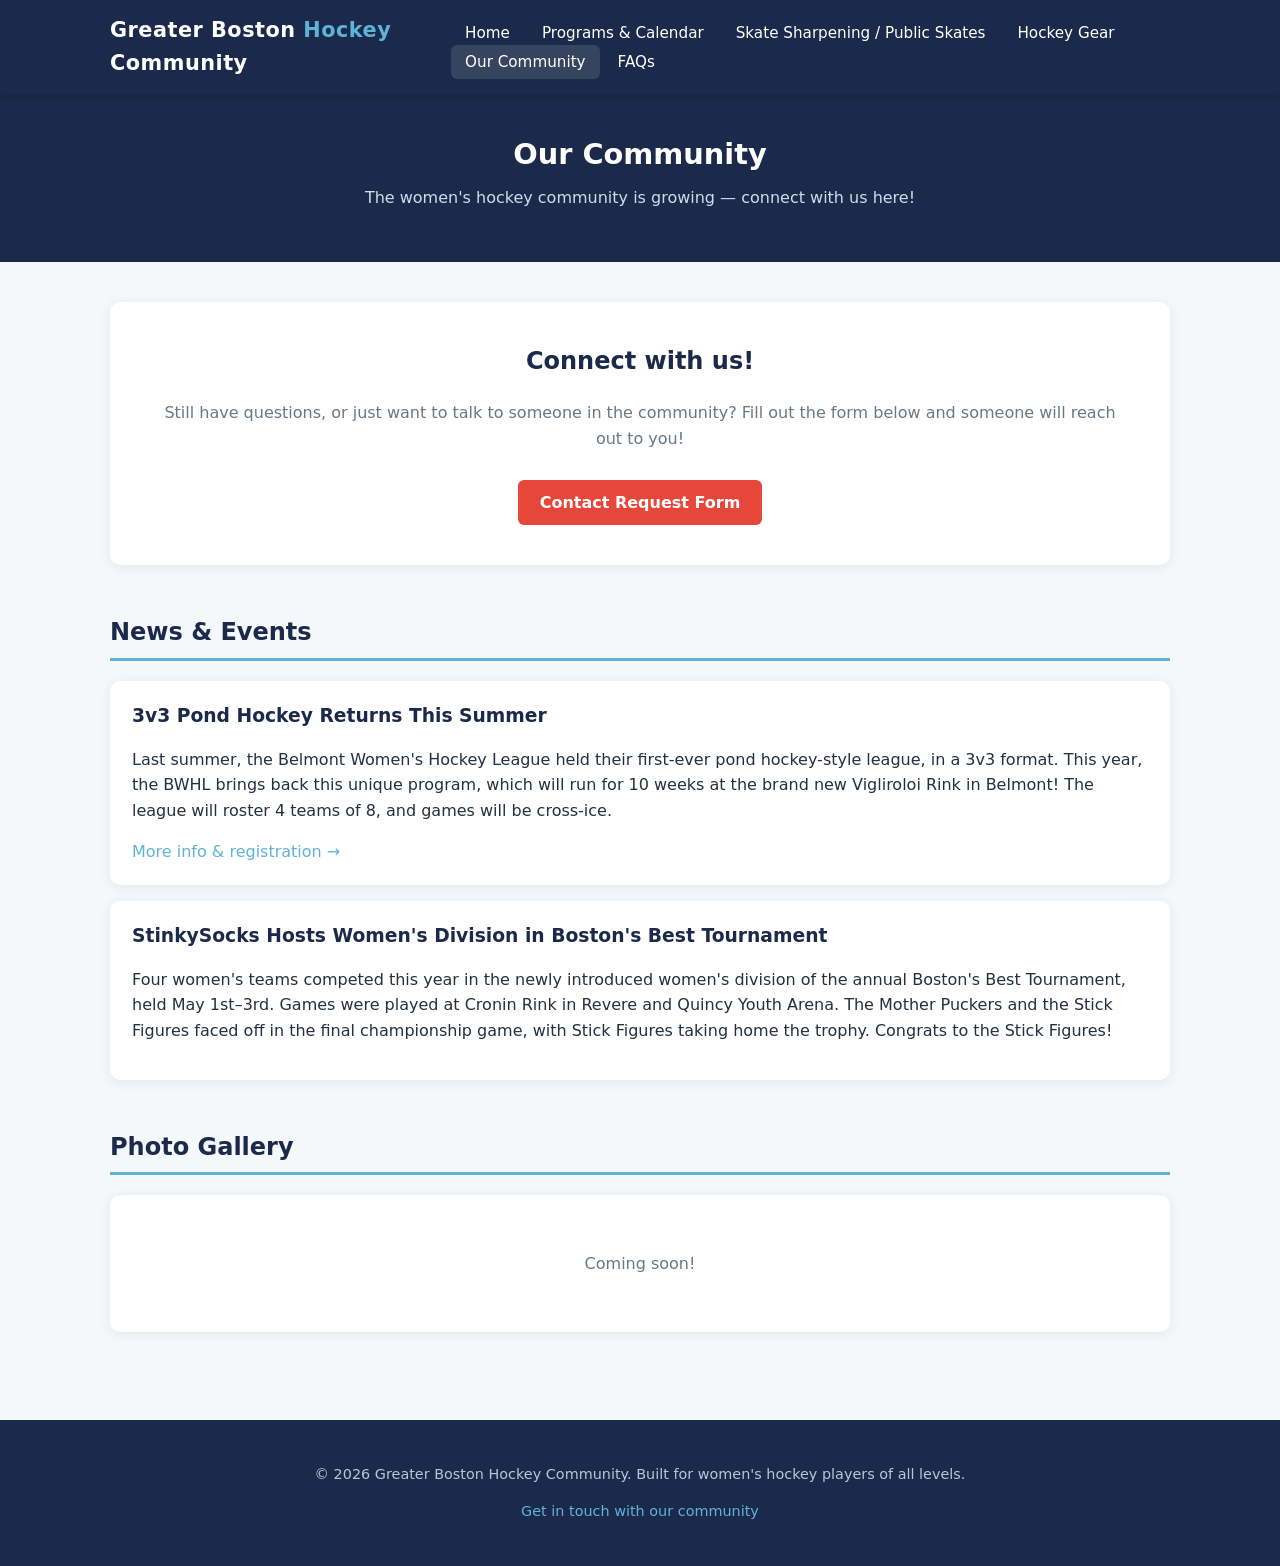
==== community.html @ 3fd92d48 "Add files via upload" ====
<!DOCTYPE html>
<html lang="en">
<head>
  <meta charset="UTF-8" />
  <meta name="viewport" content="width=device-width, initial-scale=1.0" />
  <title>Our Community | Greater Boston Hockey Community</title>
  <link rel="stylesheet" href="css/style.css" />
</head>
<body>

  <div class="page-header">
    <h1>Our Community</h1>
    <p>The women's hockey community is growing — connect with us here!</p>
  </div>

  <main>
    <div class="section coming-soon">
      <h2>Connect with us!</h2>
      <p>Still have questions, or just want to talk to someone in the community? Fill out the form below and someone will reach out to you!</p>
      <div class="cta-row">
        <a class="btn btn-accent" href="https://forms.gle/emENYDkDmKcyAKp9A" target="_blank" rel="noopener">Contact Request Form</a>
      </div>
    </div>

    <div class="section">
      <h2 style="color:#1b2a4a; border-bottom:3px solid #5fb3d9; padding-bottom:6px;">News &amp; Events</h2>

      <div class="news-item">
        <h3>3v3 Pond Hockey Returns This Summer</h3>
        <p>Last summer, the Belmont Women's Hockey League held their first-ever pond hockey-style league, in a 3v3 format. This year, the BWHL brings back this unique program, which will run for 10 weeks at the brand new Vigliroloi Rink in Belmont! The league will roster 4 teams of 8, and games will be cross-ice.</p>
        <a href="https://www.belmontwomenshockey.com/programs" target="_blank" rel="noopener">More info &amp; registration →</a>
      </div>

      <div class="news-item">
        <h3>StinkySocks Hosts Women's Division in Boston's Best Tournament</h3>
        <p>Four women's teams competed this year in the newly introduced women's division of the annual Boston's Best Tournament, held May 1st–3rd. Games were played at Cronin Rink in Revere and Quincy Youth Arena. The Mother Puckers and the Stick Figures faced off in the final championship game, with Stick Figures taking home the trophy. Congrats to the Stick Figures!</p>
      </div>
    </div>

    <div class="section">
      <h2 style="color:#1b2a4a; border-bottom:3px solid #5fb3d9; padding-bottom:6px;">Photo Gallery</h2>
      <div class="coming-soon">
        <p>Coming soon!</p>
      </div>
    </div>
  </main>

  <script src="js/layout.js"></script>
</body>
</html>
---- css/style.css ----
:root {
  --navy: #1b2a4a;
  --ice-blue: #5fb3d9;
  --light-bg: #f4f8fb;
  --accent: #e6473a;
  --text: #25303f;
  --muted: #6b7785;
  --white: #ffffff;
  --radius: 10px;
  --shadow: 0 2px 12px rgba(27, 42, 74, 0.08);
  --max-width: 1100px;
}

* { box-sizing: border-box; }

html { scroll-behavior: smooth; }

body {
  margin: 0;
  font-family: 'Segoe UI', system-ui, -apple-system, Roboto, Helvetica, Arial, sans-serif;
  color: var(--text);
  background: var(--light-bg);
  line-height: 1.6;
}

a { color: var(--ice-blue); text-decoration: none; }
a:hover { text-decoration: underline; }

img { max-width: 100%; display: block; border-radius: var(--radius); }

/* Header */
header.site-header {
  background: var(--navy);
  color: var(--white);
  position: sticky;
  top: 0;
  z-index: 100;
  box-shadow: 0 2px 8px rgba(0,0,0,0.15);
}

.header-inner {
  max-width: var(--max-width);
  margin: 0 auto;
  display: flex;
  align-items: center;
  justify-content: space-between;
  padding: 14px 20px;
}

.site-title {
  font-size: 1.3rem;
  font-weight: 700;
  color: var(--white);
  letter-spacing: 0.5px;
}
.site-title span { color: var(--ice-blue); }

nav.main-nav ul {
  display: flex;
  flex-wrap: wrap;
  list-style: none;
  margin: 0;
  padding: 0;
  gap: 4px;
}

nav.main-nav a {
  color: var(--white);
  padding: 8px 14px;
  border-radius: 6px;
  font-size: 0.95rem;
  font-weight: 500;
  white-space: nowrap;
}

nav.main-nav a:hover,
nav.main-nav a.active {
  background: rgba(255,255,255,0.12);
  text-decoration: none;
}

.nav-toggle {
  display: none;
  background: none;
  border: none;
  color: var(--white);
  font-size: 1.6rem;
  cursor: pointer;
}

@media (max-width: 800px) {
  .nav-toggle { display: block; }
  nav.main-nav {
    display: none;
    width: 100%;
  }
  nav.main-nav.open { display: block; }
  nav.main-nav ul { flex-direction: column; }
  .header-inner { flex-wrap: wrap; }
}

/* Hero */
.hero {
  background: linear-gradient(135deg, var(--navy) 0%, #2c4570 100%);
  color: var(--white);
  padding: 60px 20px;
  text-align: center;
}
.hero h1 {
  font-size: 2.2rem;
  margin: 0 0 14px;
}
.hero p {
  max-width: 700px;
  margin: 0 auto;
  font-size: 1.1rem;
  color: #dbe6f3;
}

/* Page header (non-home pages) */
.page-header {
  background: var(--navy);
  color: var(--white);
  padding: 36px 20px;
  text-align: center;
}
.page-header h1 { margin: 0; font-size: 1.8rem; }
.page-header p { color: #cfdcec; margin-top: 8px; }

/* Layout containers */
main {
  max-width: var(--max-width);
  margin: 0 auto;
  padding: 40px 20px;
}

.section {
  margin-bottom: 48px;
}

/* Card grid */
.card-grid {
  display: grid;
  grid-template-columns: repeat(auto-fit, minmax(260px, 1fr));
  gap: 24px;
  margin-top: 24px;
}

.card {
  background: var(--white);
  border-radius: var(--radius);
  box-shadow: var(--shadow);
  overflow: hidden;
  display: flex;
  flex-direction: column;
}

.card img {
  width: 100%;
  height: 180px;
  object-fit: cover;
  border-radius: 0;
}

.card-body {
  padding: 20px;
  flex: 1;
  display: flex;
  flex-direction: column;
}

.card-body h3 {
  margin: 0 0 8px;
  color: var(--navy);
}

.card-body p {
  color: var(--muted);
  flex: 1;
}

.btn {
  display: inline-block;
  background: var(--ice-blue);
  color: var(--white);
  padding: 10px 22px;
  border-radius: 6px;
  font-weight: 600;
  margin-top: 12px;
  align-self: flex-start;
  transition: background 0.15s ease;
}
.btn:hover {
  background: #4a9bc2;
  text-decoration: none;
}
.btn-accent { background: var(--accent); }
.btn-accent:hover { background: #c8392f; }

/* Program list */
.category-block {
  margin-bottom: 36px;
}
.category-block h2 {
  color: var(--navy);
  border-bottom: 3px solid var(--ice-blue);
  padding-bottom: 6px;
  margin-bottom: 16px;
}

.program {
  background: var(--white);
  border-radius: var(--radius);
  box-shadow: var(--shadow);
  padding: 18px 22px;
  margin-bottom: 14px;
}
.program h3 {
  margin: 0 0 6px;
  color: var(--navy);
  font-size: 1.1rem;
}
.program .meta {
  color: var(--muted);
  font-size: 0.92rem;
  margin: 2px 0;
}
.program .links a {
  margin-right: 14px;
  font-weight: 600;
}

/* Filter bar */
.filter-bar {
  display: flex;
  flex-wrap: wrap;
  gap: 8px;
  margin-bottom: 24px;
}
.filter-bar button {
  background: var(--white);
  border: 1px solid #d6e0ea;
  border-radius: 20px;
  padding: 8px 18px;
  font-size: 0.9rem;
  cursor: pointer;
  color: var(--navy);
  font-weight: 600;
  transition: all 0.15s ease;
}
.filter-bar button:hover,
.filter-bar button.active {
  background: var(--navy);
  color: var(--white);
  border-color: var(--navy);
}

/* FAQ accordion */
.faq-item {
  background: var(--white);
  border-radius: var(--radius);
  box-shadow: var(--shadow);
  margin-bottom: 12px;
  overflow: hidden;
}
.faq-question {
  width: 100%;
  text-align: left;
  background: none;
  border: none;
  padding: 18px 22px;
  font-size: 1.05rem;
  font-weight: 600;
  color: var(--navy);
  cursor: pointer;
  display: flex;
  justify-content: space-between;
  align-items: center;
}
.faq-question::after {
  content: "+";
  font-size: 1.4rem;
  color: var(--ice-blue);
  margin-left: 12px;
}
.faq-item.open .faq-question::after { content: "−"; }
.faq-answer {
  padding: 0 22px;
  max-height: 0;
  overflow: hidden;
  transition: max-height 0.25s ease, padding 0.25s ease;
  color: var(--muted);
}
.faq-item.open .faq-answer {
  padding: 0 22px 18px;
  max-height: 600px;
}

/* News items */
.news-item {
  background: var(--white);
  border-radius: var(--radius);
  box-shadow: var(--shadow);
  padding: 20px 22px;
  margin-bottom: 16px;
}
.news-item h3 { margin: 0 0 6px; color: var(--navy); }

/* Coming soon */
.coming-soon {
  background: var(--white);
  border-radius: var(--radius);
  box-shadow: var(--shadow);
  padding: 40px;
  text-align: center;
  color: var(--muted);
}
.coming-soon h2 { color: var(--navy); margin-top: 0; }

/* Gear list */
.gear-list {
  background: var(--white);
  border-radius: var(--radius);
  box-shadow: var(--shadow);
  padding: 24px 28px;
  margin-bottom: 20px;
}
.gear-list h3 { color: var(--navy); }
.gear-list ul { padding-left: 22px; }
.gear-list li { margin-bottom: 6px; }

/* Footer */
footer.site-footer {
  background: var(--navy);
  color: #b9c6d9;
  text-align: center;
  padding: 28px 20px;
  font-size: 0.9rem;
}
footer.site-footer a { color: var(--ice-blue); }

/* Utility */
.text-center { text-align: center; }
.cta-row {
  text-align: center;
  margin-top: 16px;
}
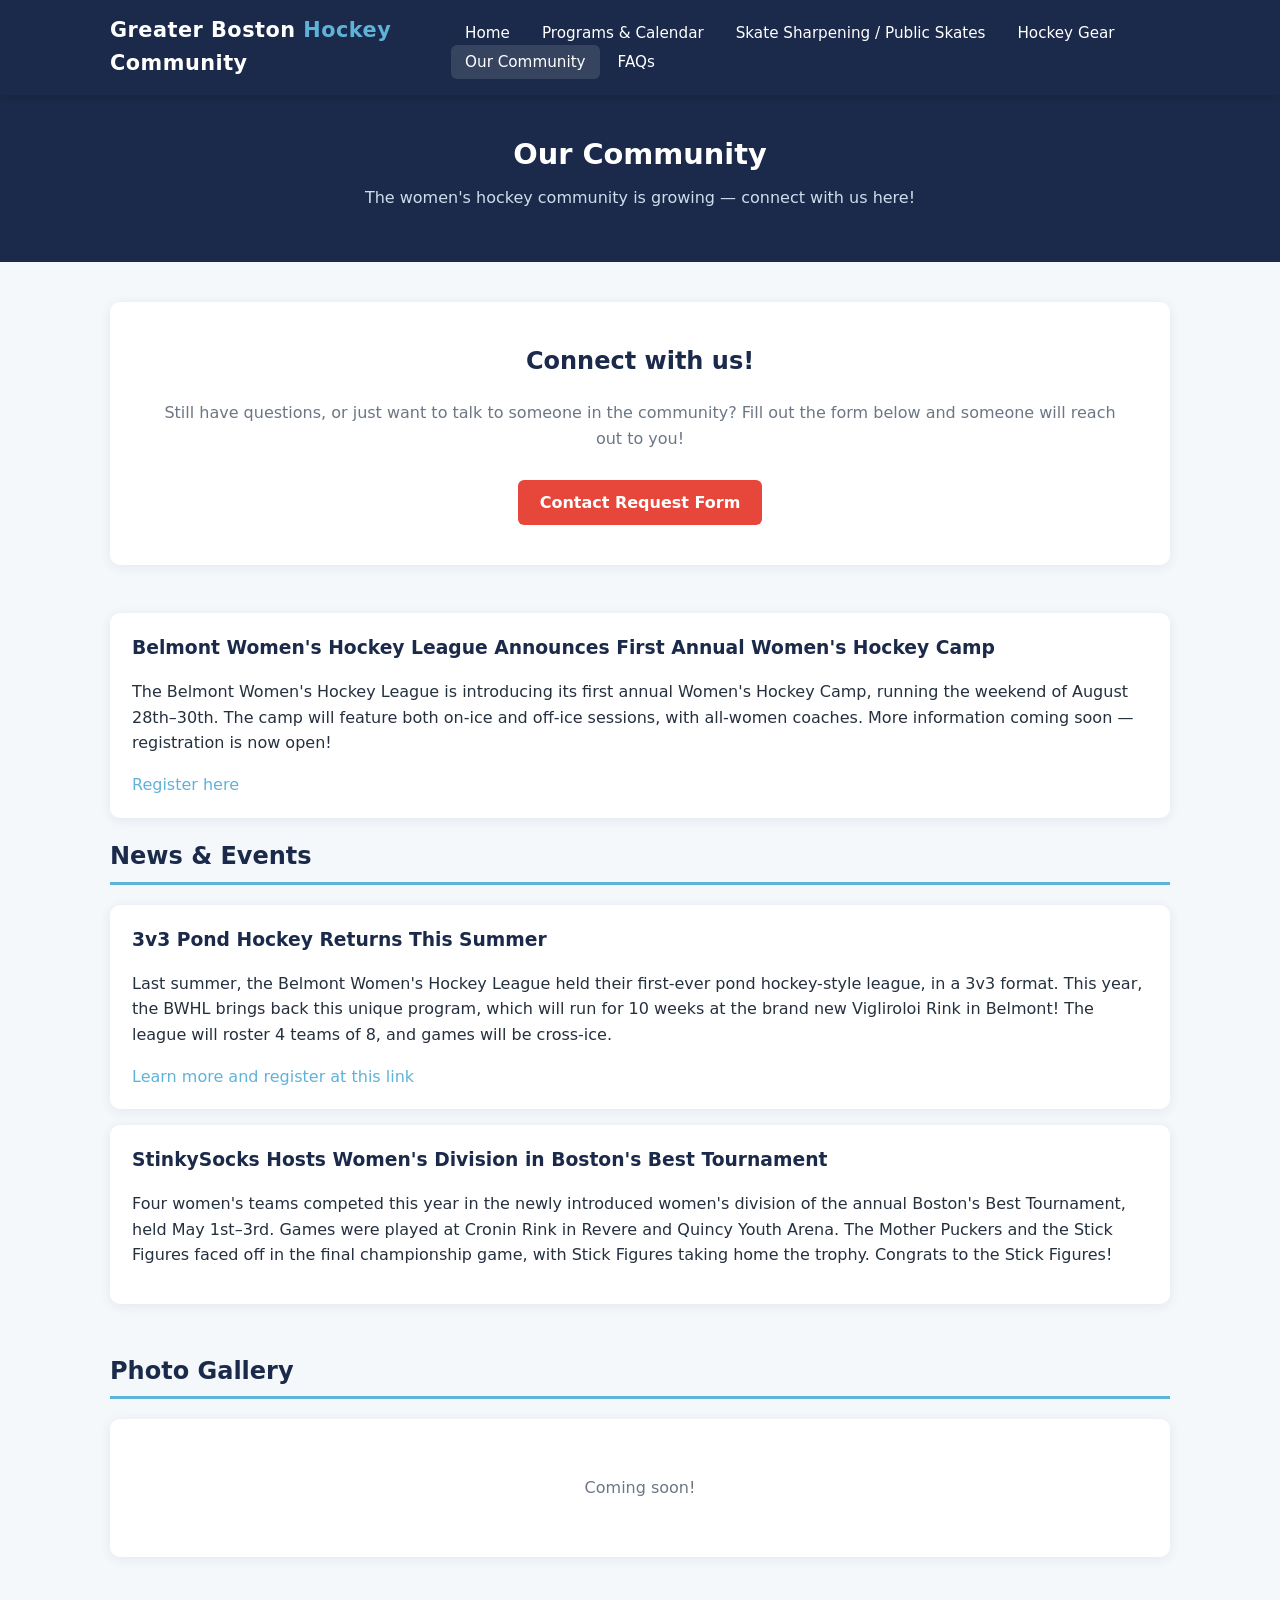
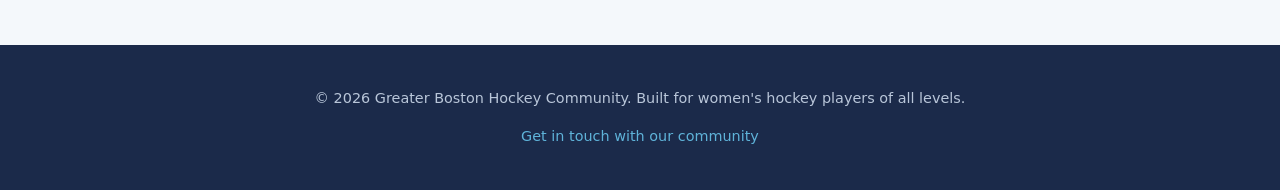
==== commit 31292a2b: "Update community.html" ====
--- a/community.html
+++ b/community.html
@@ -22,13 +22,19 @@
       </div>
     </div>
 
+   <div class="news-item">
+        <h3>Belmont Women's Hockey League Announces First Annual Women's Hockey Camp</h3>
+        <p>The Belmont Women's Hockey League is introducing its first annual Women's Hockey Camp, running the weekend of August 28th–30th. The camp will feature both on-ice and off-ice sessions, with all-women coaches. More information coming soon — registration is now open!</p>
+        <a href="https://www.belmontwomenshockey.org/programs" target="_blank" rel="noopener">Register here</a>
+      </div>
+    
     <div class="section">
       <h2 style="color:#1b2a4a; border-bottom:3px solid #5fb3d9; padding-bottom:6px;">News &amp; Events</h2>
 
       <div class="news-item">
         <h3>3v3 Pond Hockey Returns This Summer</h3>
         <p>Last summer, the Belmont Women's Hockey League held their first-ever pond hockey-style league, in a 3v3 format. This year, the BWHL brings back this unique program, which will run for 10 weeks at the brand new Vigliroloi Rink in Belmont! The league will roster 4 teams of 8, and games will be cross-ice.</p>
-        <a href="https://www.belmontwomenshockey.com/programs" target="_blank" rel="noopener">More info &amp; registration →</a>
+        <a href="https://www.belmontwomenshockey.org/programs" target="_blank" rel="noopener">Learn more and register at this link</a>
       </div>
 
       <div class="news-item">
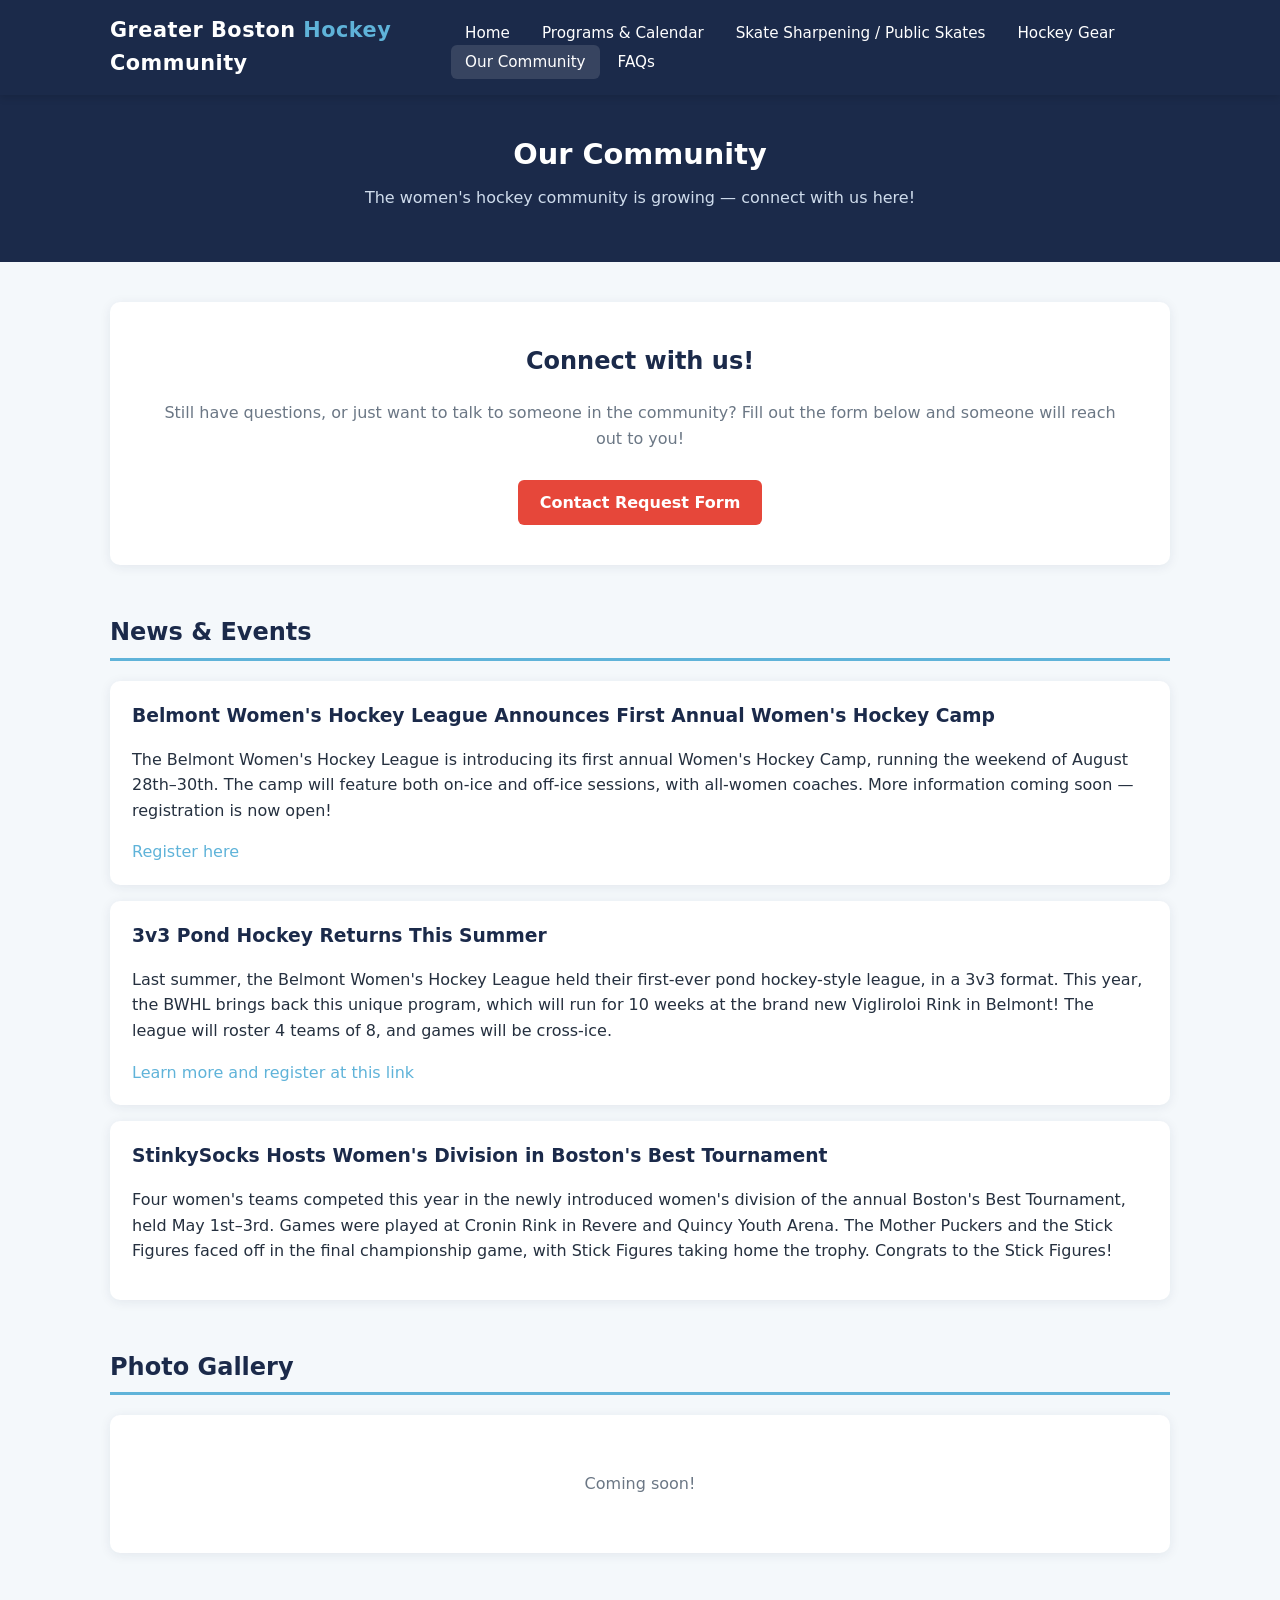
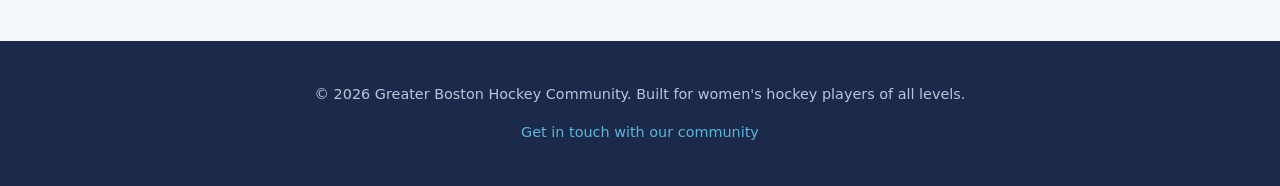
==== commit 0a1796a3: "Update community.html" ====
--- a/community.html
+++ b/community.html
@@ -22,15 +22,15 @@
       </div>
     </div>
 
-   <div class="news-item">
+    <div class="section">
+      <h2 style="color:#1b2a4a; border-bottom:3px solid #5fb3d9; padding-bottom:6px;">News &amp; Events</h2>
+
+      <div class="news-item">
         <h3>Belmont Women's Hockey League Announces First Annual Women's Hockey Camp</h3>
         <p>The Belmont Women's Hockey League is introducing its first annual Women's Hockey Camp, running the weekend of August 28th–30th. The camp will feature both on-ice and off-ice sessions, with all-women coaches. More information coming soon — registration is now open!</p>
         <a href="https://www.belmontwomenshockey.org/programs" target="_blank" rel="noopener">Register here</a>
       </div>
     
-    <div class="section">
-      <h2 style="color:#1b2a4a; border-bottom:3px solid #5fb3d9; padding-bottom:6px;">News &amp; Events</h2>
-
       <div class="news-item">
         <h3>3v3 Pond Hockey Returns This Summer</h3>
         <p>Last summer, the Belmont Women's Hockey League held their first-ever pond hockey-style league, in a 3v3 format. This year, the BWHL brings back this unique program, which will run for 10 weeks at the brand new Vigliroloi Rink in Belmont! The league will roster 4 teams of 8, and games will be cross-ice.</p>
